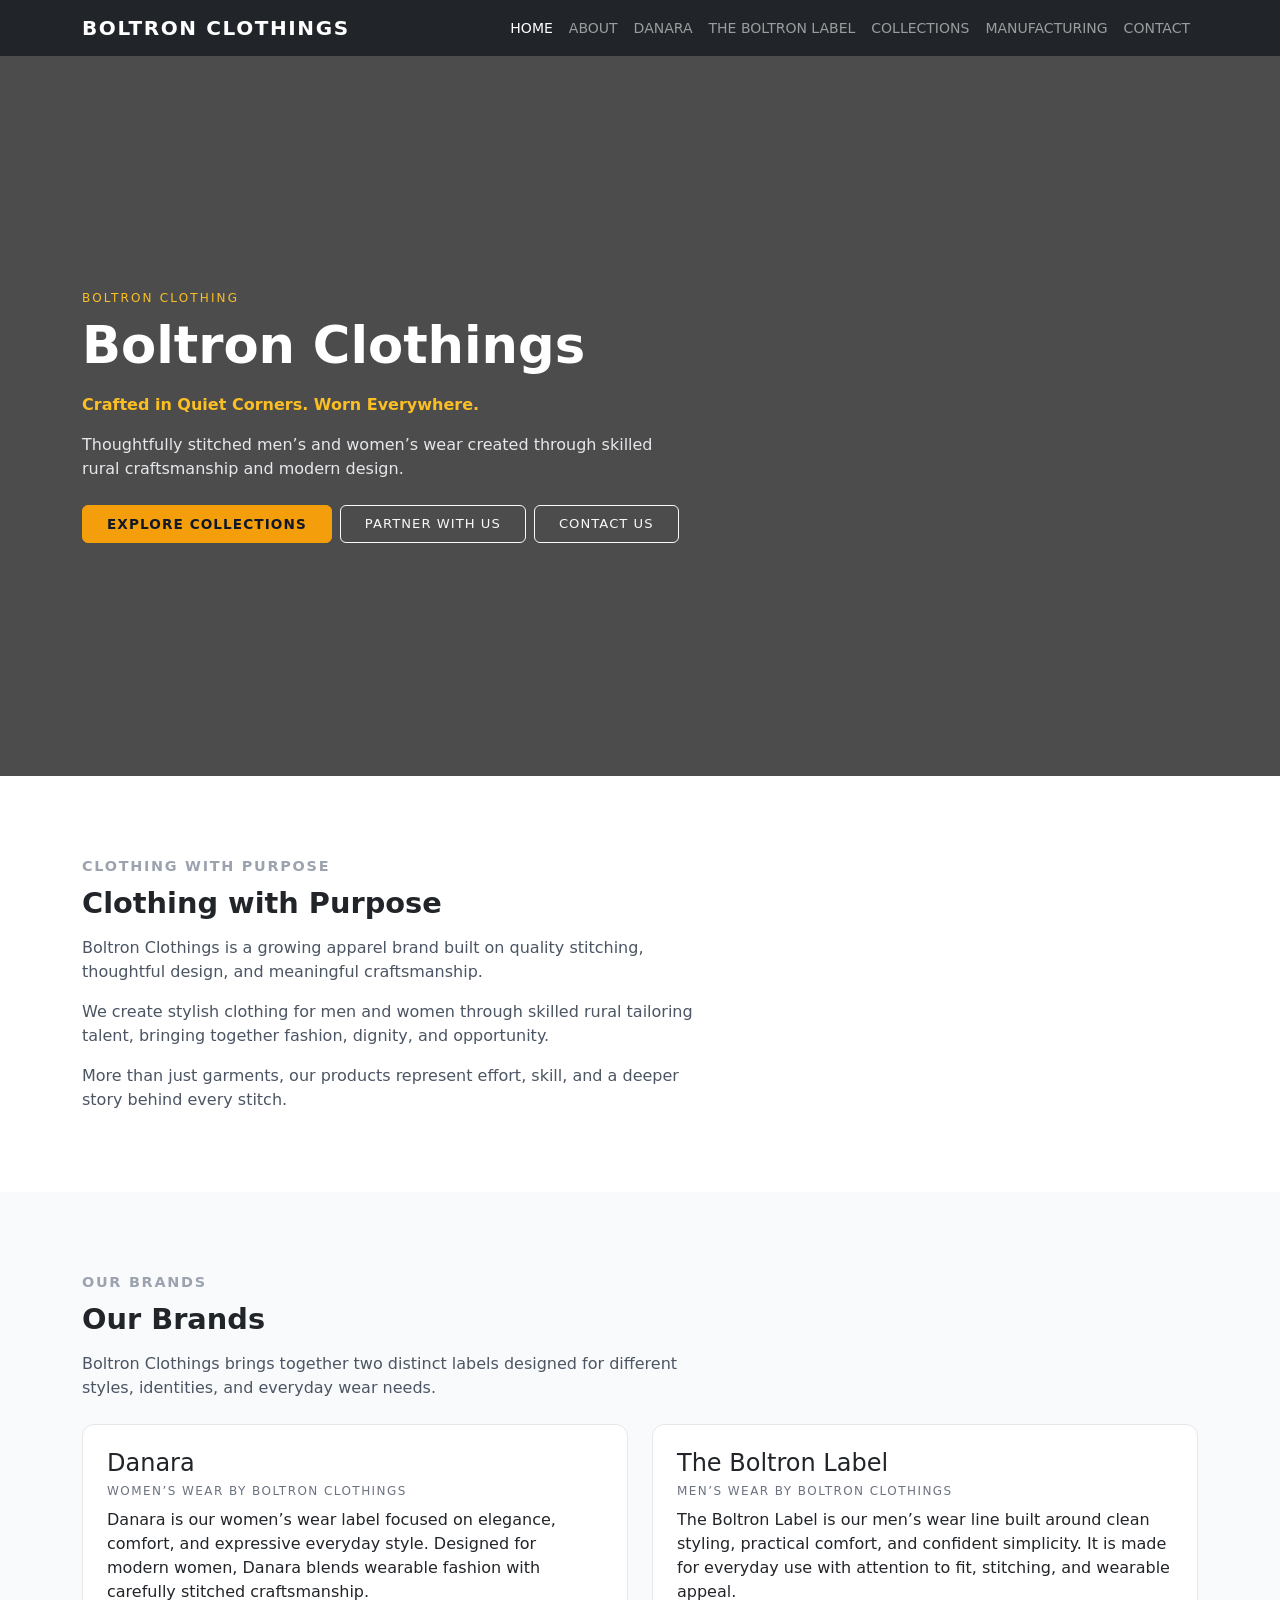
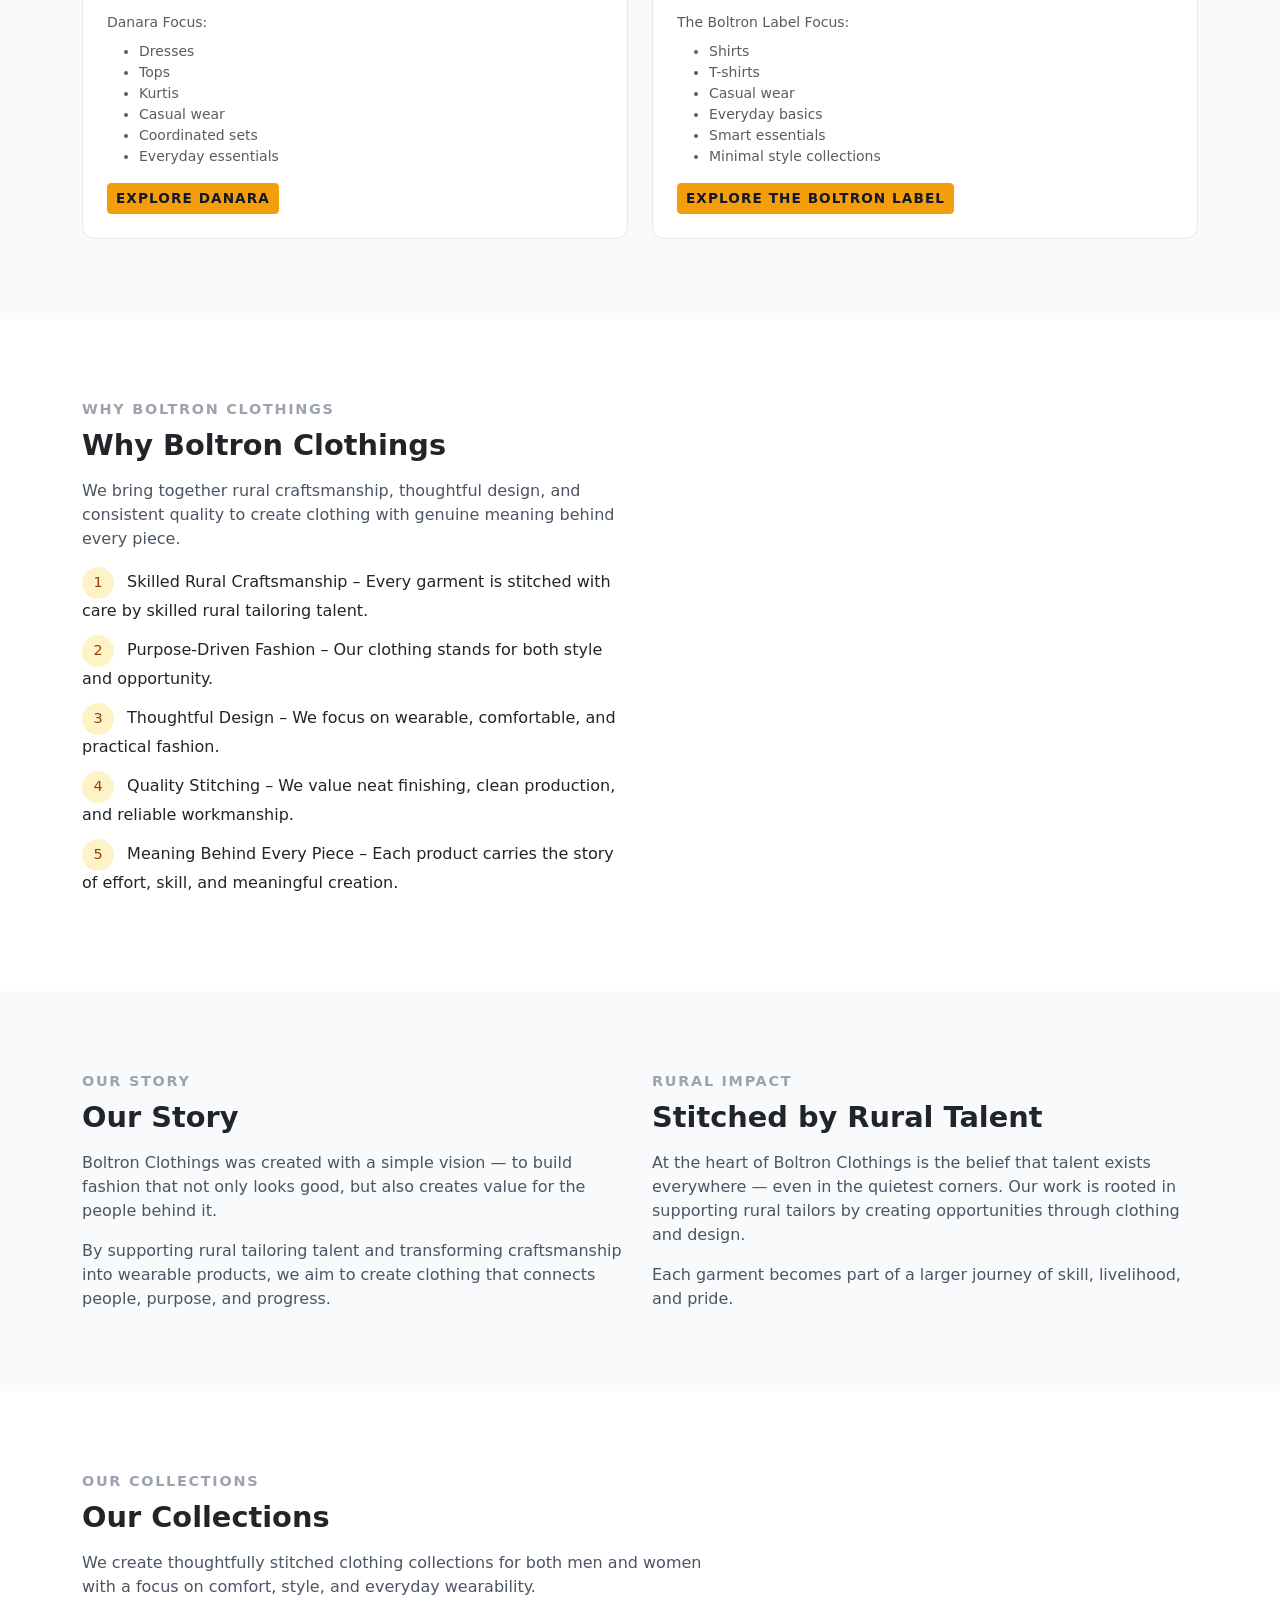
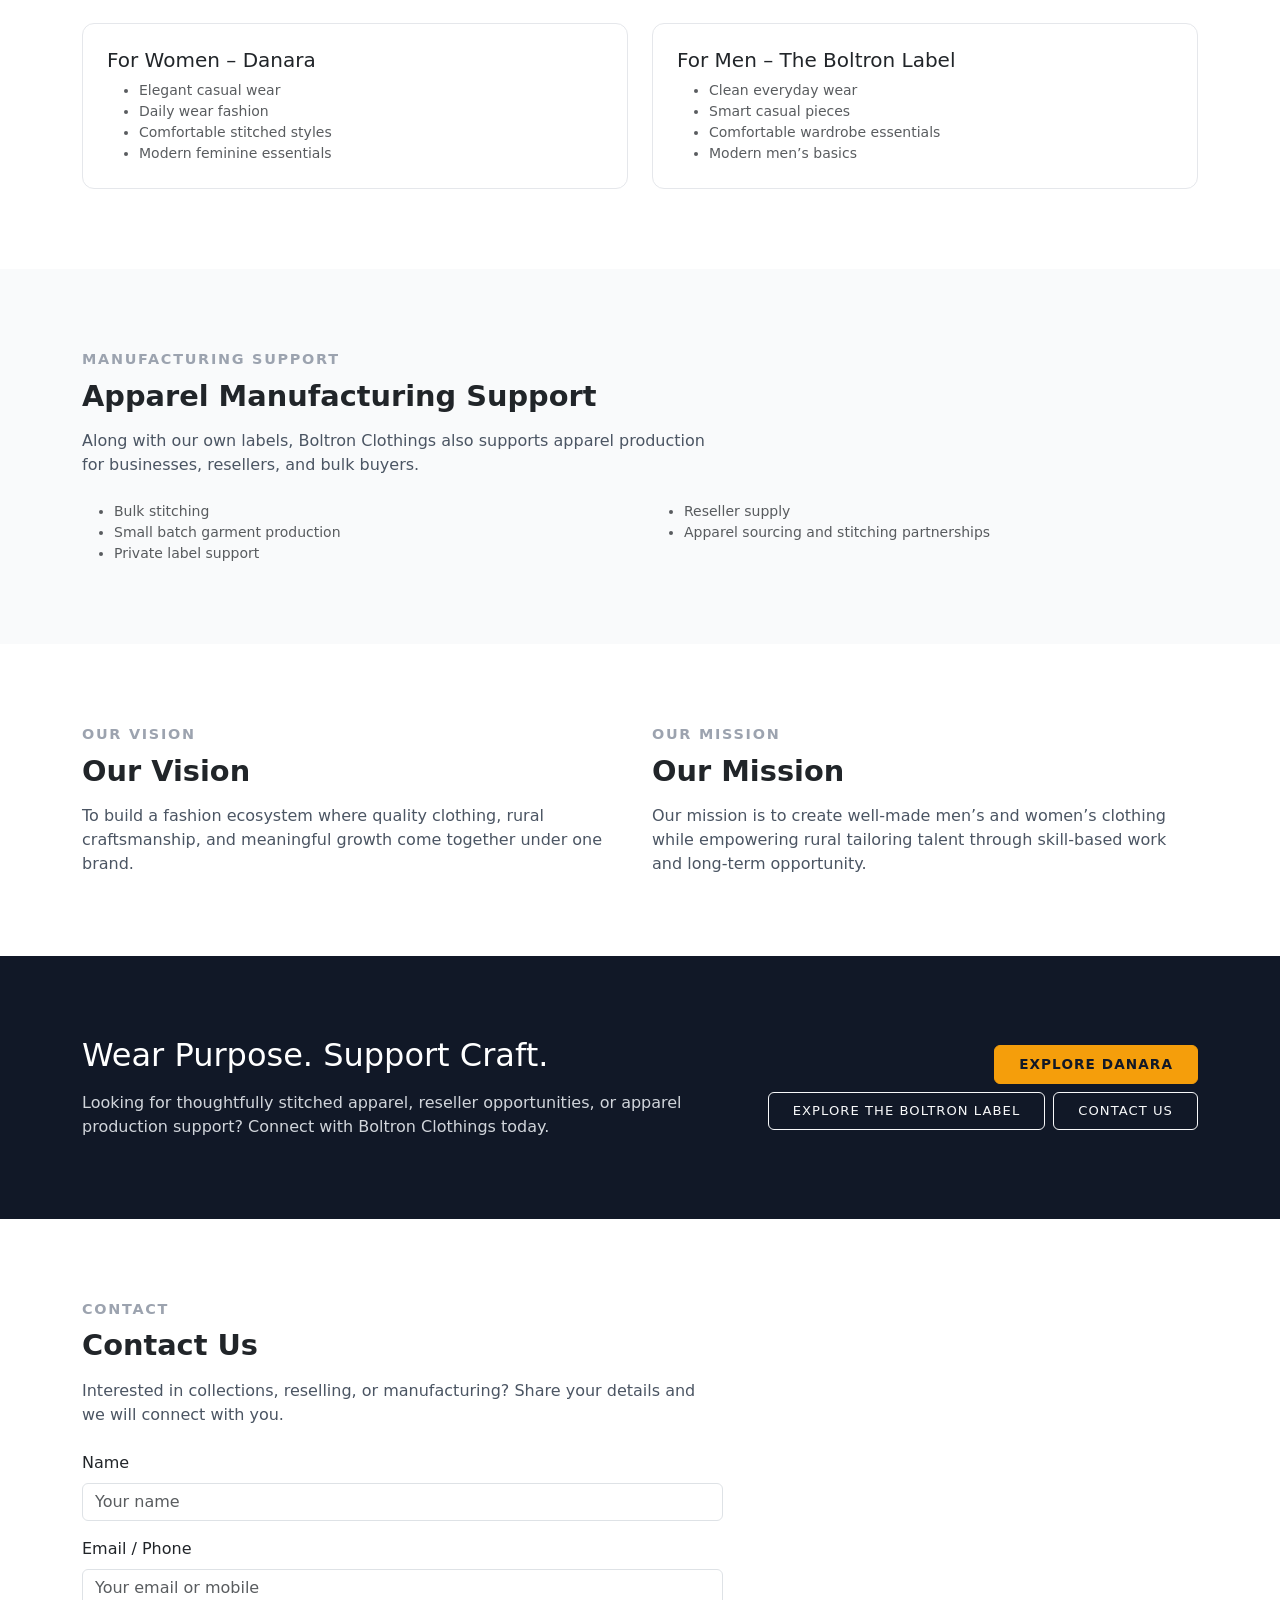
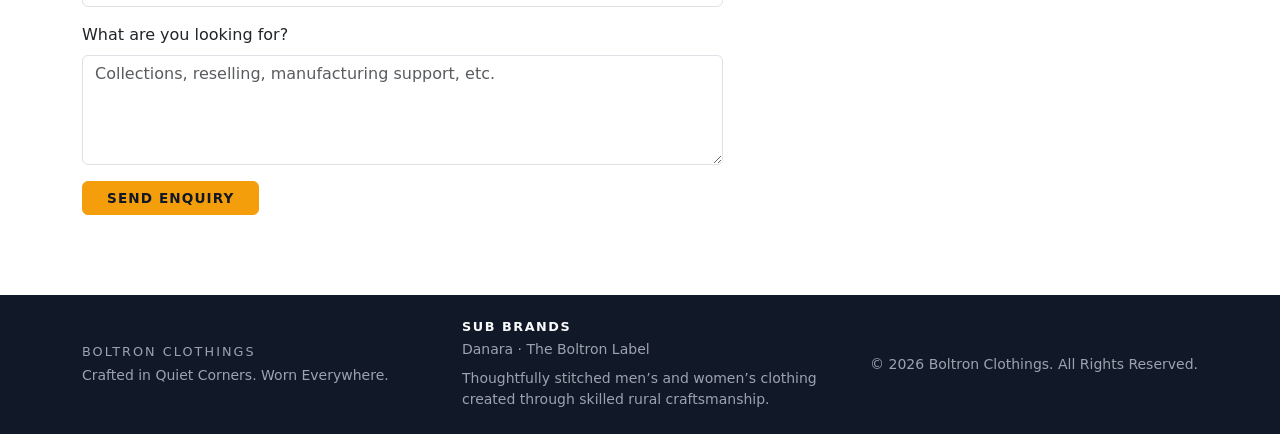
==== boltron-clothings.html @ 23f9f678 "Add files via upload" ====
<!doctype html>
<html lang="en">
  <head>
    <meta charset="UTF-8" />
    <title>Boltron Clothing – Crafted in Quiet Corners. Worn Everywhere.</title>
    <meta name="viewport" content="width=device-width, initial-scale=1" />
    <!-- Bootstrap CSS -->
    <link
      href="https://cdn.jsdelivr.net/npm/bootstrap@5.3.3/dist/css/bootstrap.min.css"
      rel="stylesheet"
    />
    <style>
      body {
        font-family:
          system-ui,
          -apple-system,
          BlinkMacSystemFont,
          "Segoe UI",
          sans-serif;
      }

      /* Navbar */
      .navbar-brand {
        font-weight: 700;
        letter-spacing: 0.08em;
        text-transform: uppercase;
      }

      /* Hero */
      .hero-section {
        min-height: 80vh;
        display: flex;
        align-items: center;
        background:
          linear-gradient(rgba(0, 0, 0, 0.7), rgba(0, 0, 0, 0.7)),
          url("boltron-hero.jpg") center/cover no-repeat;
        color: #fff;
      }

      .hero-badge {
        letter-spacing: 0.18em;
        text-transform: uppercase;
        font-size: 0.75rem;
        color: #fbbf24;
      }

      .hero-title {
        font-size: clamp(2.4rem, 4vw, 3.2rem);
        font-weight: 700;
      }

      .hero-subtitle {
        max-width: 580px;
        font-size: 1rem;
        color: #e5e7eb;
      }

      .btn-brand-primary {
        background: #f59e0b;
        border-color: #f59e0b;
        color: #111827;
        font-weight: 600;
        text-transform: uppercase;
        letter-spacing: 0.08em;
        font-size: 0.85rem;
      }

      .btn-brand-primary:hover {
        background: #d97706;
        border-color: #d97706;
        color: #111827;
      }

      .btn-outline-light-brand {
        border-width: 1.5px;
        text-transform: uppercase;
        letter-spacing: 0.08em;
        font-size: 0.82rem;
      }

      /* Section spacing */
      section {
        padding: 4rem 0;
      }

      @media (min-width: 992px) {
        section {
          padding: 5rem 0;
        }
      }

      .section-title {
        font-weight: 700;
        letter-spacing: 0.12em;
        text-transform: uppercase;
        font-size: 0.9rem;
        color: #9ca3af;
      }

      .section-heading {
        font-weight: 700;
        font-size: 1.8rem;
      }

      .section-lead {
        max-width: 640px;
        color: #4b5563;
      }

      /* Brand cards */
      .brand-card {
        border-radius: 0.75rem;
        border: 1px solid #e5e7eb;
        transition:
          transform 0.2s ease,
          box-shadow 0.2s ease,
          border-color 0.2s ease;
        background: #ffffff;
      }

      .brand-card:hover {
        transform: translateY(-4px);
        box-shadow: 0 18px 40px rgba(15, 23, 42, 0.08);
        border-color: #f59e0b;
      }

      .brand-tag {
        font-size: 0.75rem;
        text-transform: uppercase;
        letter-spacing: 0.12em;
        color: #6b7280;
      }

      /* Why section */
      .why-list li {
        margin-bottom: 0.75rem;
      }

      .why-icon {
        width: 32px;
        height: 32px;
        border-radius: 999px;
        background: #fef3c7;
        display: inline-flex;
        align-items: center;
        justify-content: center;
        margin-right: 0.5rem;
        color: #92400e;
        font-size: 0.9rem;
      }

      /* Footer */
      footer {
        background: #111827;
        color: #9ca3af;
      }

      footer h6 {
        color: #f9fafb;
        font-weight: 600;
        letter-spacing: 0.12em;
        text-transform: uppercase;
        font-size: 0.8rem;
      }

      .footer-brand {
        letter-spacing: 0.16em;
        text-transform: uppercase;
        font-size: 0.8rem;
      }
    </style>
  </head>
  <body>
    <!-- Navbar -->
    <nav class="navbar navbar-expand-lg navbar-dark bg-dark sticky-top">
      <div class="container">
        <a class="navbar-brand" href="#"> Boltron Clothings </a>
        <button
          class="navbar-toggler"
          type="button"
          data-bs-toggle="collapse"
          data-bs-target="#navbarBoltron"
        >
          <span class="navbar-toggler-icon"></span>
        </button>
        <div class="collapse navbar-collapse" id="navbarBoltron">
          <ul class="navbar-nav ms-auto mb-2 mb-lg-0 text-uppercase small">
            <li class="nav-item">
              <a class="nav-link active" href="#hero">Home</a>
            </li>
            <li class="nav-item">
              <a class="nav-link" href="#about">About</a>
            </li>
            <li class="nav-item">
              <a class="nav-link" href="#brands">Danara</a>
            </li>
            <li class="nav-item">
              <a class="nav-link" href="#brands">The Boltron Label</a>
            </li>
            <li class="nav-item">
              <a class="nav-link" href="#collections">Collections</a>
            </li>
            <li class="nav-item">
              <a class="nav-link" href="#manufacturing">Manufacturing</a>
            </li>
            <li class="nav-item">
              <a class="nav-link" href="#contact">Contact</a>
            </li>
          </ul>
        </div>
      </div>
    </nav>

    <!-- Hero -->
    <section id="hero" class="hero-section">
      <div class="container">
        <div class="row align-items-center">
          <div class="col-lg-7">
            <p class="hero-badge mb-2">Boltron Clothing</p>
            <h1 class="hero-title mb-3">Boltron Clothings</h1>
            <p class="mb-3 fw-semibold" style="color: #fbbf24">
              Crafted in Quiet Corners. Worn Everywhere.
            </p>
            <p class="hero-subtitle mb-4">
              Thoughtfully stitched men’s and women’s wear created through
              skilled rural craftsmanship and modern design.
            </p>
            <div class="d-flex flex-wrap gap-2">
              <a href="#collections" class="btn btn-brand-primary px-4 py-2">
                Explore Collections
              </a>
              <a
                href="#manufacturing"
                class="btn btn-outline-light btn-outline-light-brand px-4 py-2"
              >
                Partner With Us
              </a>
              <a
                href="#contact"
                class="btn btn-outline-light btn-outline-light-brand px-4 py-2"
              >
                Contact Us
              </a>
            </div>
          </div>
        </div>
      </div>
    </section>

    <!-- Intro -->
    <section id="about">
      <div class="container">
        <p class="section-title mb-2">Clothing with purpose</p>
        <div class="row g-4 align-items-start">
          <div class="col-lg-7">
            <h2 class="section-heading mb-3">Clothing with Purpose</h2>
            <p class="section-lead mb-3">
              Boltron Clothings is a growing apparel brand built on quality
              stitching, thoughtful design, and meaningful craftsmanship.
            </p>
            <p class="section-lead mb-3">
              We create stylish clothing for men and women through skilled rural
              tailoring talent, bringing together fashion, dignity, and
              opportunity.
            </p>
            <p class="section-lead mb-0">
              More than just garments, our products represent effort, skill, and
              a deeper story behind every stitch.
            </p>
          </div>
        </div>
      </div>
    </section>

    <!-- Our Brands -->
    <section id="brands" style="background: #f9fafb">
      <div class="container">
        <p class="section-title mb-2">Our brands</p>
        <div class="row mb-4">
          <div class="col-lg-8">
            <h2 class="section-heading mb-3">Our Brands</h2>
            <p class="section-lead mb-0">
              Boltron Clothings brings together two distinct labels designed for
              different styles, identities, and everyday wear needs.
            </p>
          </div>
        </div>

        <div class="row g-4">
          <!-- Danara -->
          <div class="col-md-6">
            <div class="brand-card h-100 p-4">
              <div
                class="d-flex justify-content-between align-items-start mb-2"
              >
                <div>
                  <h3 class="h4 mb-1">Danara</h3>
                  <p class="brand-tag mb-0">
                    Women’s wear by Boltron Clothings
                  </p>
                </div>
              </div>
              <p class="mb-2">
                Danara is our women’s wear label focused on elegance, comfort,
                and expressive everyday style. Designed for modern women, Danara
                blends wearable fashion with carefully stitched craftsmanship.
              </p>
              <p class="small text-muted mb-2">Danara Focus:</p>
              <ul class="small text-muted mb-3">
                <li>Dresses</li>
                <li>Tops</li>
                <li>Kurtis</li>
                <li>Casual wear</li>
                <li>Coordinated sets</li>
                <li>Everyday essentials</li>
              </ul>
              <a href="#contact" class="btn btn-sm btn-brand-primary">
                Explore Danara
              </a>
            </div>
          </div>

          <!-- The Boltron Label -->
          <div class="col-md-6">
            <div class="brand-card h-100 p-4">
              <div
                class="d-flex justify-content-between align-items-start mb-2"
              >
                <div>
                  <h3 class="h4 mb-1">The Boltron Label</h3>
                  <p class="brand-tag mb-0">Men’s wear by Boltron Clothings</p>
                </div>
              </div>
              <p class="mb-2">
                The Boltron Label is our men’s wear line built around clean
                styling, practical comfort, and confident simplicity. It is made
                for everyday use with attention to fit, stitching, and wearable
                appeal.
              </p>
              <p class="small text-muted mb-2">The Boltron Label Focus:</p>
              <ul class="small text-muted mb-3">
                <li>Shirts</li>
                <li>T-shirts</li>
                <li>Casual wear</li>
                <li>Everyday basics</li>
                <li>Smart essentials</li>
                <li>Minimal style collections</li>
              </ul>
              <a href="#contact" class="btn btn-sm btn-brand-primary">
                Explore The Boltron Label
              </a>
            </div>
          </div>
        </div>
      </div>
    </section>

    <!-- Why Boltron -->
    <section id="why">
      <div class="container">
        <p class="section-title mb-2">Why boltron clothings</p>
        <div class="row g-4">
          <div class="col-lg-6">
            <h2 class="section-heading mb-3">Why Boltron Clothings</h2>
            <p class="section-lead mb-3">
              We bring together rural craftsmanship, thoughtful design, and
              consistent quality to create clothing with genuine meaning behind
              every piece.
            </p>
            <ul class="list-unstyled why-list">
              <li>
                <span class="why-icon">1</span>
                Skilled Rural Craftsmanship – Every garment is stitched with
                care by skilled rural tailoring talent.
              </li>
              <li>
                <span class="why-icon">2</span>
                Purpose-Driven Fashion – Our clothing stands for both style and
                opportunity.
              </li>
              <li>
                <span class="why-icon">3</span>
                Thoughtful Design – We focus on wearable, comfortable, and
                practical fashion.
              </li>
              <li>
                <span class="why-icon">4</span>
                Quality Stitching – We value neat finishing, clean production,
                and reliable workmanship.
              </li>
              <li>
                <span class="why-icon">5</span>
                Meaning Behind Every Piece – Each product carries the story of
                effort, skill, and meaningful creation.
              </li>
            </ul>
          </div>
        </div>
      </div>
    </section>

    <!-- Our Story & Rural Impact -->
    <section id="story" style="background: #f9fafb">
      <div class="container">
        <div class="row g-4">
          <div class="col-lg-6">
            <p class="section-title mb-2">Our story</p>
            <h2 class="section-heading mb-3">Our Story</h2>
            <p class="section-lead mb-3">
              Boltron Clothings was created with a simple vision — to build
              fashion that not only looks good, but also creates value for the
              people behind it.
            </p>
            <p class="section-lead mb-0">
              By supporting rural tailoring talent and transforming
              craftsmanship into wearable products, we aim to create clothing
              that connects people, purpose, and progress.
            </p>
          </div>
          <div class="col-lg-6">
            <p class="section-title mb-2">Rural impact</p>
            <h2 class="section-heading mb-3">Stitched by Rural Talent</h2>
            <p class="section-lead mb-3">
              At the heart of Boltron Clothings is the belief that talent exists
              everywhere — even in the quietest corners. Our work is rooted in
              supporting rural tailors by creating opportunities through
              clothing and design.
            </p>
            <p class="section-lead mb-0">
              Each garment becomes part of a larger journey of skill,
              livelihood, and pride.
            </p>
          </div>
        </div>
      </div>
    </section>

    <!-- Collections -->
    <section id="collections">
      <div class="container">
        <p class="section-title mb-2">Our collections</p>
        <h2 class="section-heading mb-3">Our Collections</h2>
        <p class="section-lead mb-4">
          We create thoughtfully stitched clothing collections for both men and
          women with a focus on comfort, style, and everyday wearability.
        </p>

        <div class="row g-4">
          <div class="col-md-6">
            <div class="brand-card h-100 p-4">
              <h3 class="h5 mb-2">For Women – Danara</h3>
              <ul class="mb-0 small text-muted">
                <li>Elegant casual wear</li>
                <li>Daily wear fashion</li>
                <li>Comfortable stitched styles</li>
                <li>Modern feminine essentials</li>
              </ul>
            </div>
          </div>
          <div class="col-md-6">
            <div class="brand-card h-100 p-4">
              <h3 class="h5 mb-2">For Men – The Boltron Label</h3>
              <ul class="mb-0 small text-muted">
                <li>Clean everyday wear</li>
                <li>Smart casual pieces</li>
                <li>Comfortable wardrobe essentials</li>
                <li>Modern men’s basics</li>
              </ul>
            </div>
          </div>
        </div>
      </div>
    </section>

    <!-- Manufacturing / B2B -->
    <section id="manufacturing" style="background: #f9fafb">
      <div class="container">
        <p class="section-title mb-2">Manufacturing support</p>
        <h2 class="section-heading mb-3">Apparel Manufacturing Support</h2>
        <p class="section-lead mb-4">
          Along with our own labels, Boltron Clothings also supports apparel
          production for businesses, resellers, and bulk buyers.
        </p>

        <div class="row g-4">
          <div class="col-md-6">
            <ul class="small text-muted mb-0">
              <li>Bulk stitching</li>
              <li>Small batch garment production</li>
              <li>Private label support</li>
            </ul>
          </div>
          <div class="col-md-6">
            <ul class="small text-muted mb-0">
              <li>Reseller supply</li>
              <li>Apparel sourcing and stitching partnerships</li>
            </ul>
          </div>
        </div>
      </div>
    </section>

    <!-- Vision & Mission -->
    <section id="vision">
      <div class="container">
        <div class="row g-4">
          <div class="col-lg-6">
            <p class="section-title mb-2">Our vision</p>
            <h2 class="section-heading mb-3">Our Vision</h2>
            <p class="section-lead mb-0">
              To build a fashion ecosystem where quality clothing, rural
              craftsmanship, and meaningful growth come together under one
              brand.
            </p>
          </div>
          <div class="col-lg-6">
            <p class="section-title mb-2">Our mission</p>
            <h2 class="section-heading mb-3">Our Mission</h2>
            <p class="section-lead mb-0">
              Our mission is to create well-made men’s and women’s clothing
              while empowering rural tailoring talent through skill-based work
              and long-term opportunity.
            </p>
          </div>
        </div>
      </div>
    </section>

    <!-- CTA -->
    <section id="cta" style="background: #111827">
      <div class="container">
        <div class="row justify-content-between align-items-center g-4">
          <div class="col-lg-7">
            <h2 class="text-white mb-3">Wear Purpose. Support Craft.</h2>
            <p class="mb-0" style="color: #d1d5db">
              Looking for thoughtfully stitched apparel, reseller opportunities,
              or apparel production support? Connect with Boltron Clothings
              today.
            </p>
          </div>
          <div class="col-lg-5 text-lg-end">
            <div class="d-flex flex-wrap justify-content-lg-end gap-2">
              <a href="#brands" class="btn btn-brand-primary px-4 py-2">
                Explore Danara
              </a>
              <a
                href="#brands"
                class="btn btn-outline-light btn-outline-light-brand px-4 py-2"
              >
                Explore The Boltron Label
              </a>
              <a
                href="#contact"
                class="btn btn-outline-light btn-outline-light-brand px-4 py-2"
              >
                Contact Us
              </a>
            </div>
          </div>
        </div>
      </div>
    </section>

    <!-- Contact (simple) -->
    <section id="contact">
      <div class="container">
        <p class="section-title mb-2">Contact</p>
        <h2 class="section-heading mb-3">Contact Us</h2>
        <p class="section-lead mb-4">
          Interested in collections, reselling, or manufacturing? Share your
          details and we will connect with you.
        </p>
        <div class="row">
          <div class="col-lg-7">
            <form>
              <div class="mb-3">
                <label class="form-label">Name</label>
                <input
                  type="text"
                  class="form-control"
                  placeholder="Your name"
                />
              </div>
              <div class="mb-3">
                <label class="form-label">Email / Phone</label>
                <input
                  type="text"
                  class="form-control"
                  placeholder="Your email or mobile"
                />
              </div>
              <div class="mb-3">
                <label class="form-label">What are you looking for?</label>
                <textarea
                  rows="4"
                  class="form-control"
                  placeholder="Collections, reselling, manufacturing support, etc."
                ></textarea>
              </div>
              <a
                href="https://wa.me/916380218003?
                text=Hi%20Boltron%20Clothings%2C%20I%20am%20interested%20in..."
                class="btn btn-brand-primary px-4"
              >
                Send Enquiry
              </a>
            </form>
          </div>
        </div>
      </div>
    </section>

    <!-- Footer -->
    <footer class="py-4">
      <div class="container">
        <div class="row gy-3 align-items-center">
          <div class="col-md-4">
            <div class="footer-brand text-uppercase mb-1">
              Boltron Clothings
            </div>
            <div class="small">Crafted in Quiet Corners. Worn Everywhere.</div>
          </div>
          <div class="col-md-4 small">
            <h6 class="mb-1">Sub brands</h6>
            <div>Danara · The Boltron Label</div>
            <div class="mt-2">
              Thoughtfully stitched men’s and women’s clothing created through
              skilled rural craftsmanship.
            </div>
          </div>
          <div class="col-md-4 text-md-end small">
            © 2026 Boltron Clothings. All Rights Reserved.
          </div>
        </div>
      </div>
    </footer>

    <!-- Bootstrap JS -->
    <script src="https://cdn.jsdelivr.net/npm/bootstrap@5.3.3/dist/js/bootstrap.bundle.min.js"></script>
  </body>
</html>
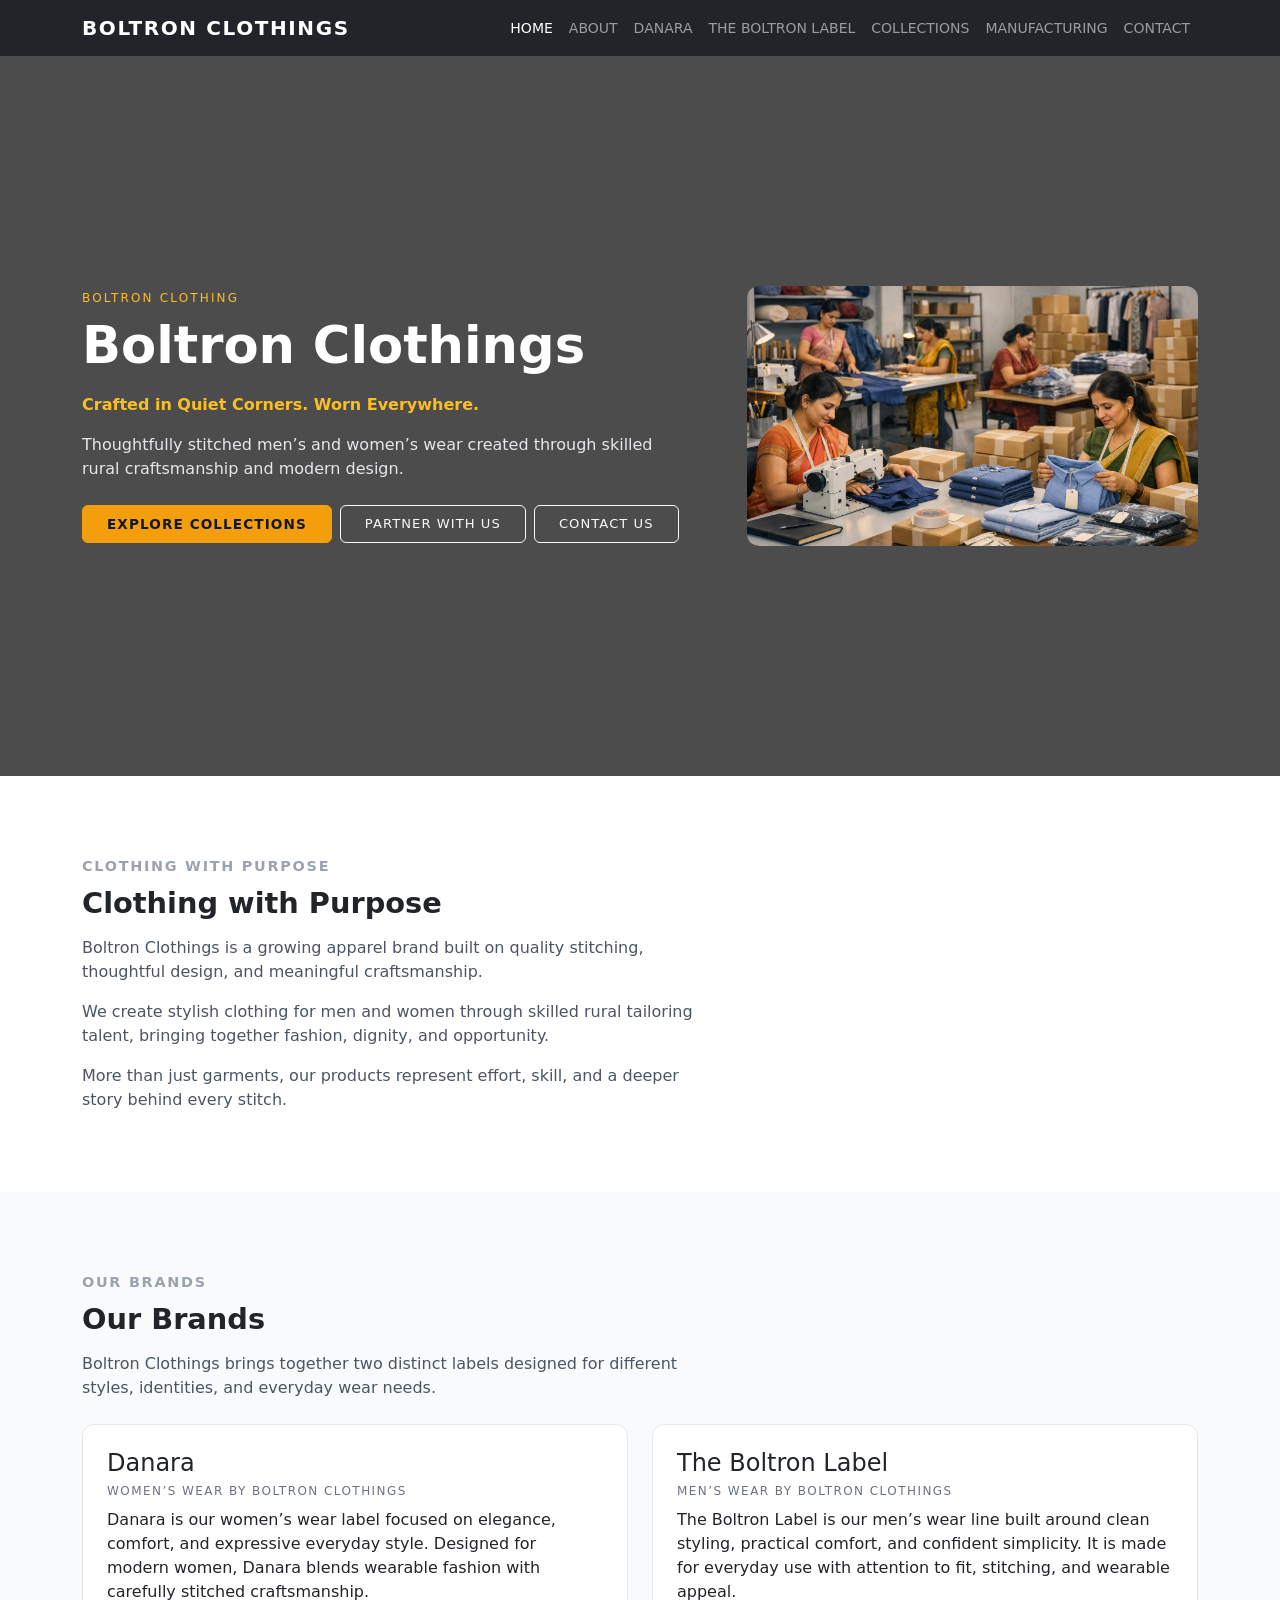
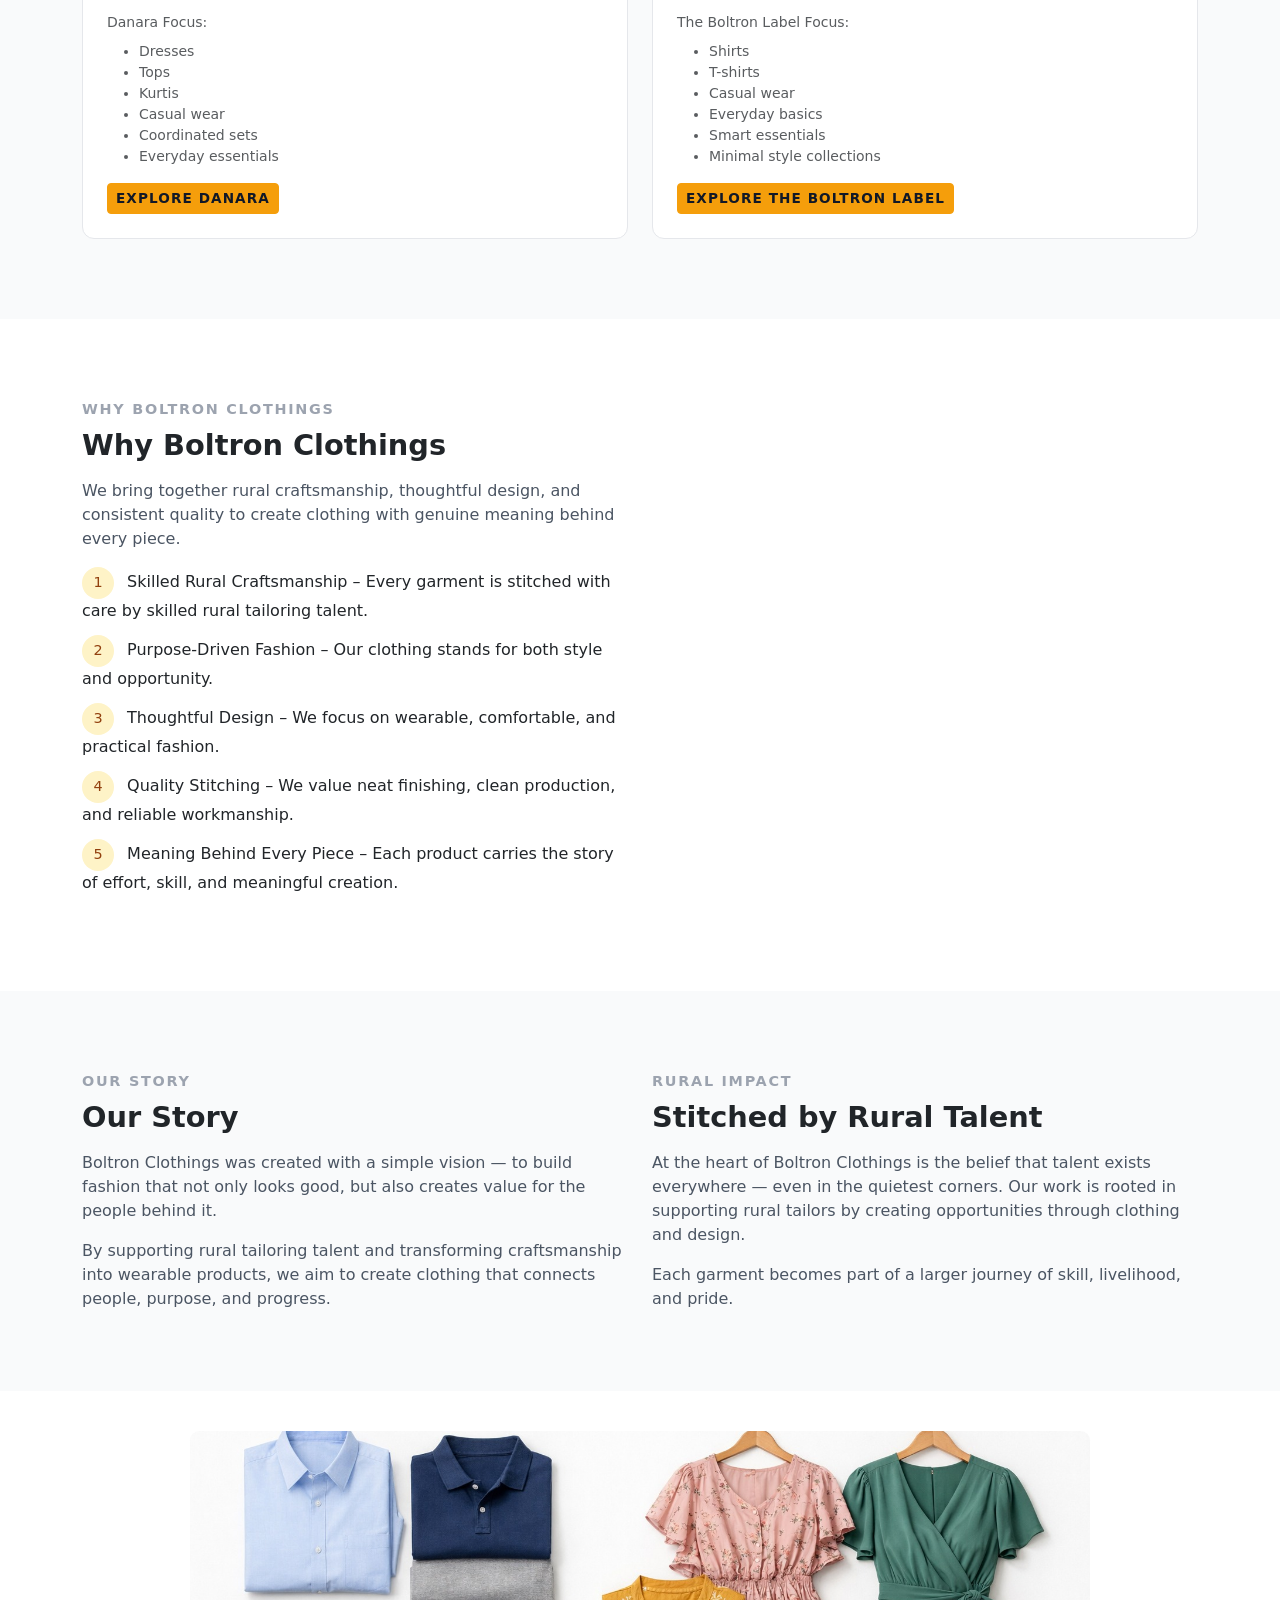
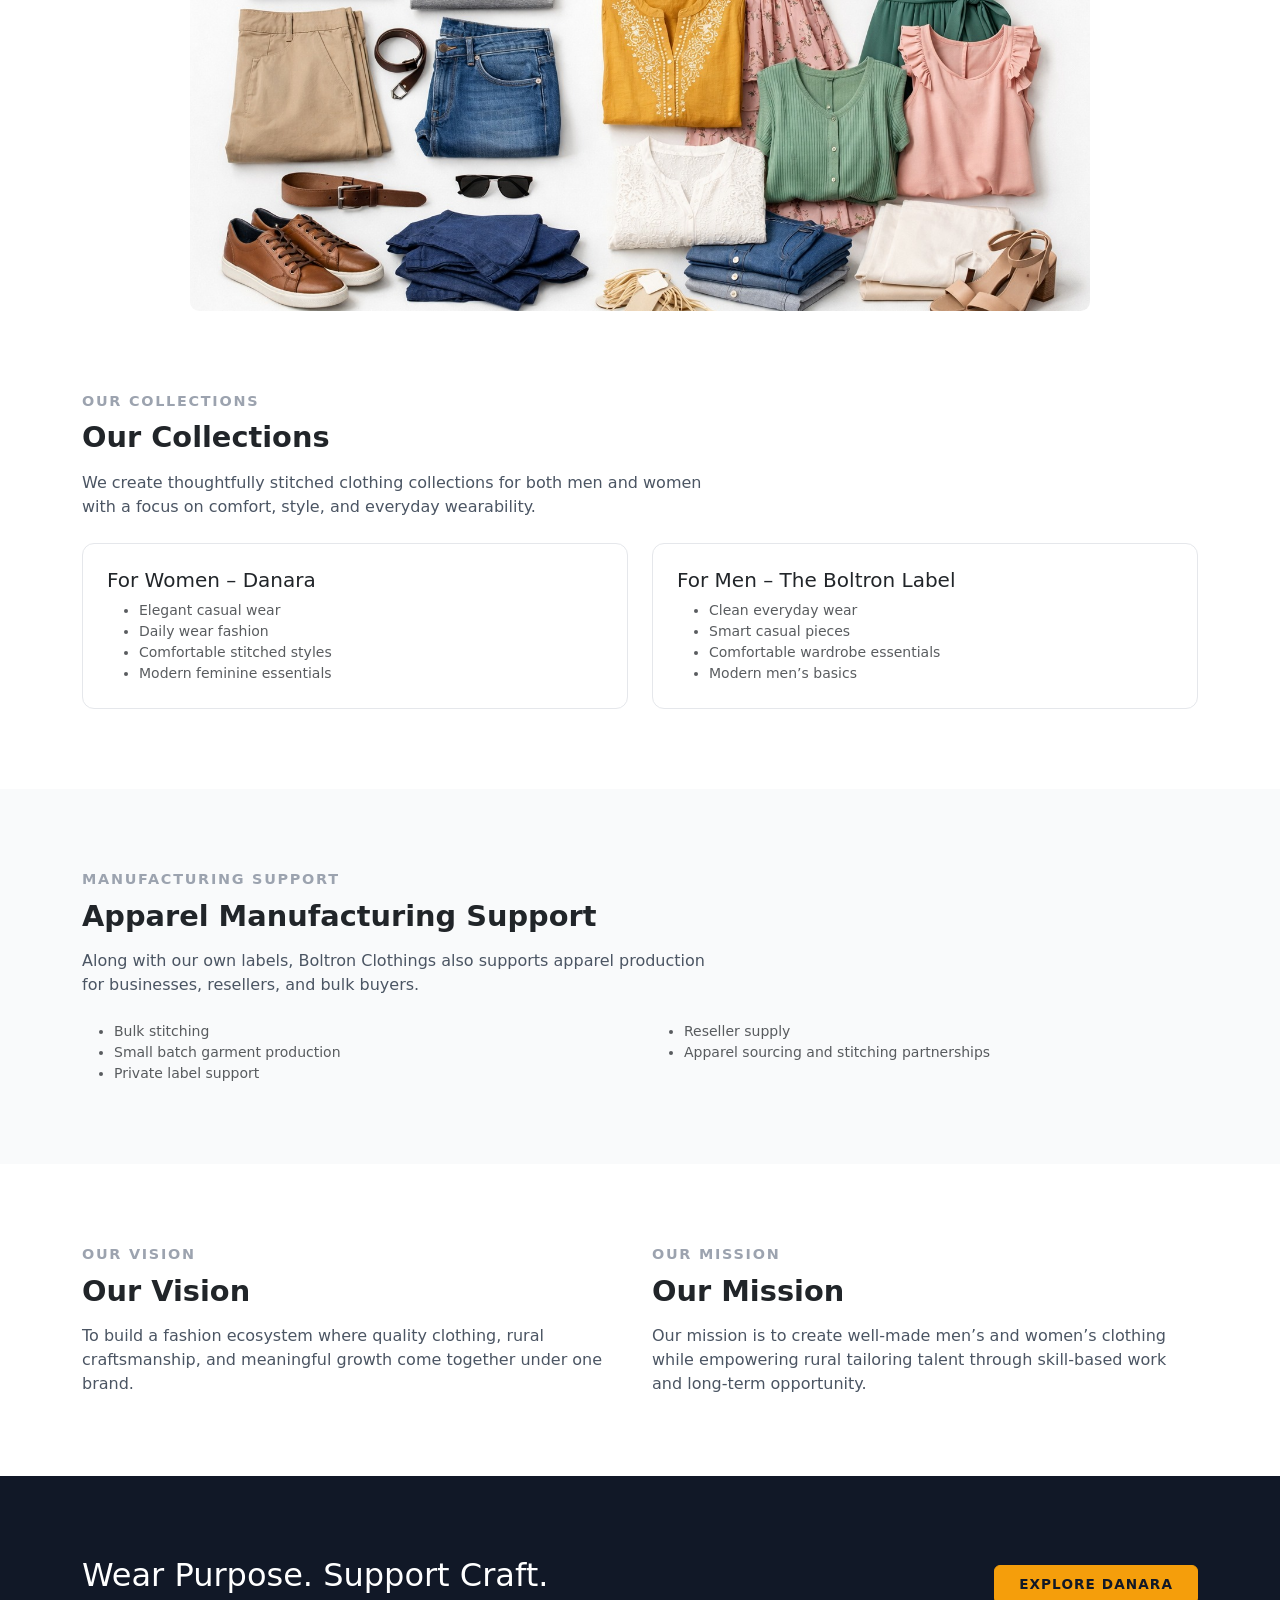
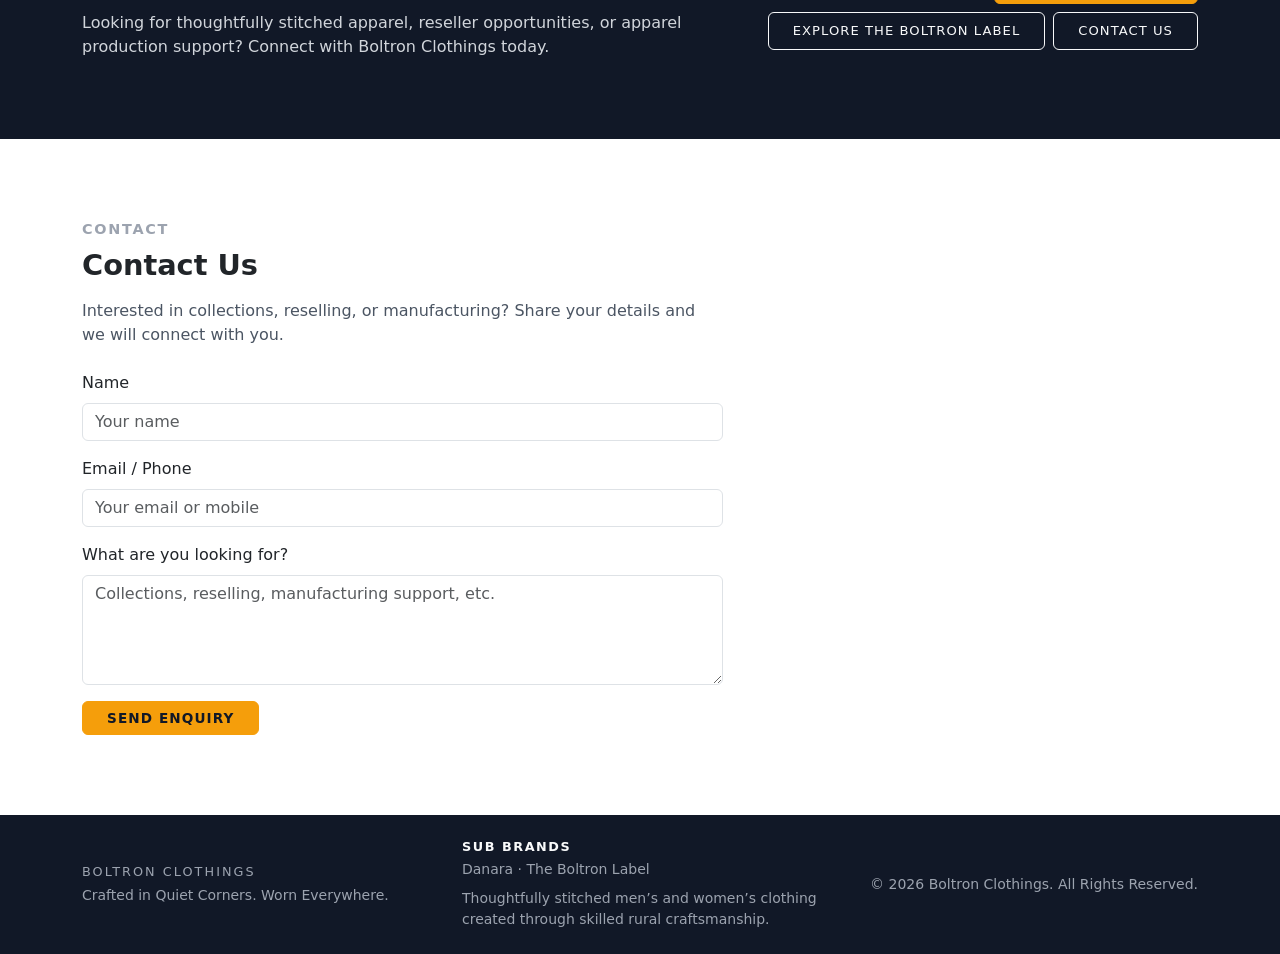
==== commit 65f4e3a2: "Add files via upload" ====
--- a/boltron-clothings.html
+++ b/boltron-clothings.html
@@ -243,6 +243,16 @@
               </a>
             </div>
           </div>
+          <div class="col-lg-5">
+        <div
+          style="
+            width: 100%;
+            min-height: 260px;
+            background: url('clothing.jpg') center center/cover no-repeat;
+            border-radius: 0.75rem;
+          "
+        ></div>
+      </div>
         </div>
       </div>
     </section>
@@ -434,6 +444,22 @@
         </div>
       </div>
     </section>
+
+
+    <div class="row g-4 mt-3">
+  <div class="col-12 d-flex justify-content-center">
+    <div
+      style="
+        width: 100%;
+        max-width: 900px;
+        min-height: 480px;
+        background: url('clothing1.jpg') center center/cover no-repeat;
+        border-radius: 0.60rem;
+      "
+    ></div>
+  </div>
+</div>
+
 
     <!-- Collections -->
     <section id="collections">
